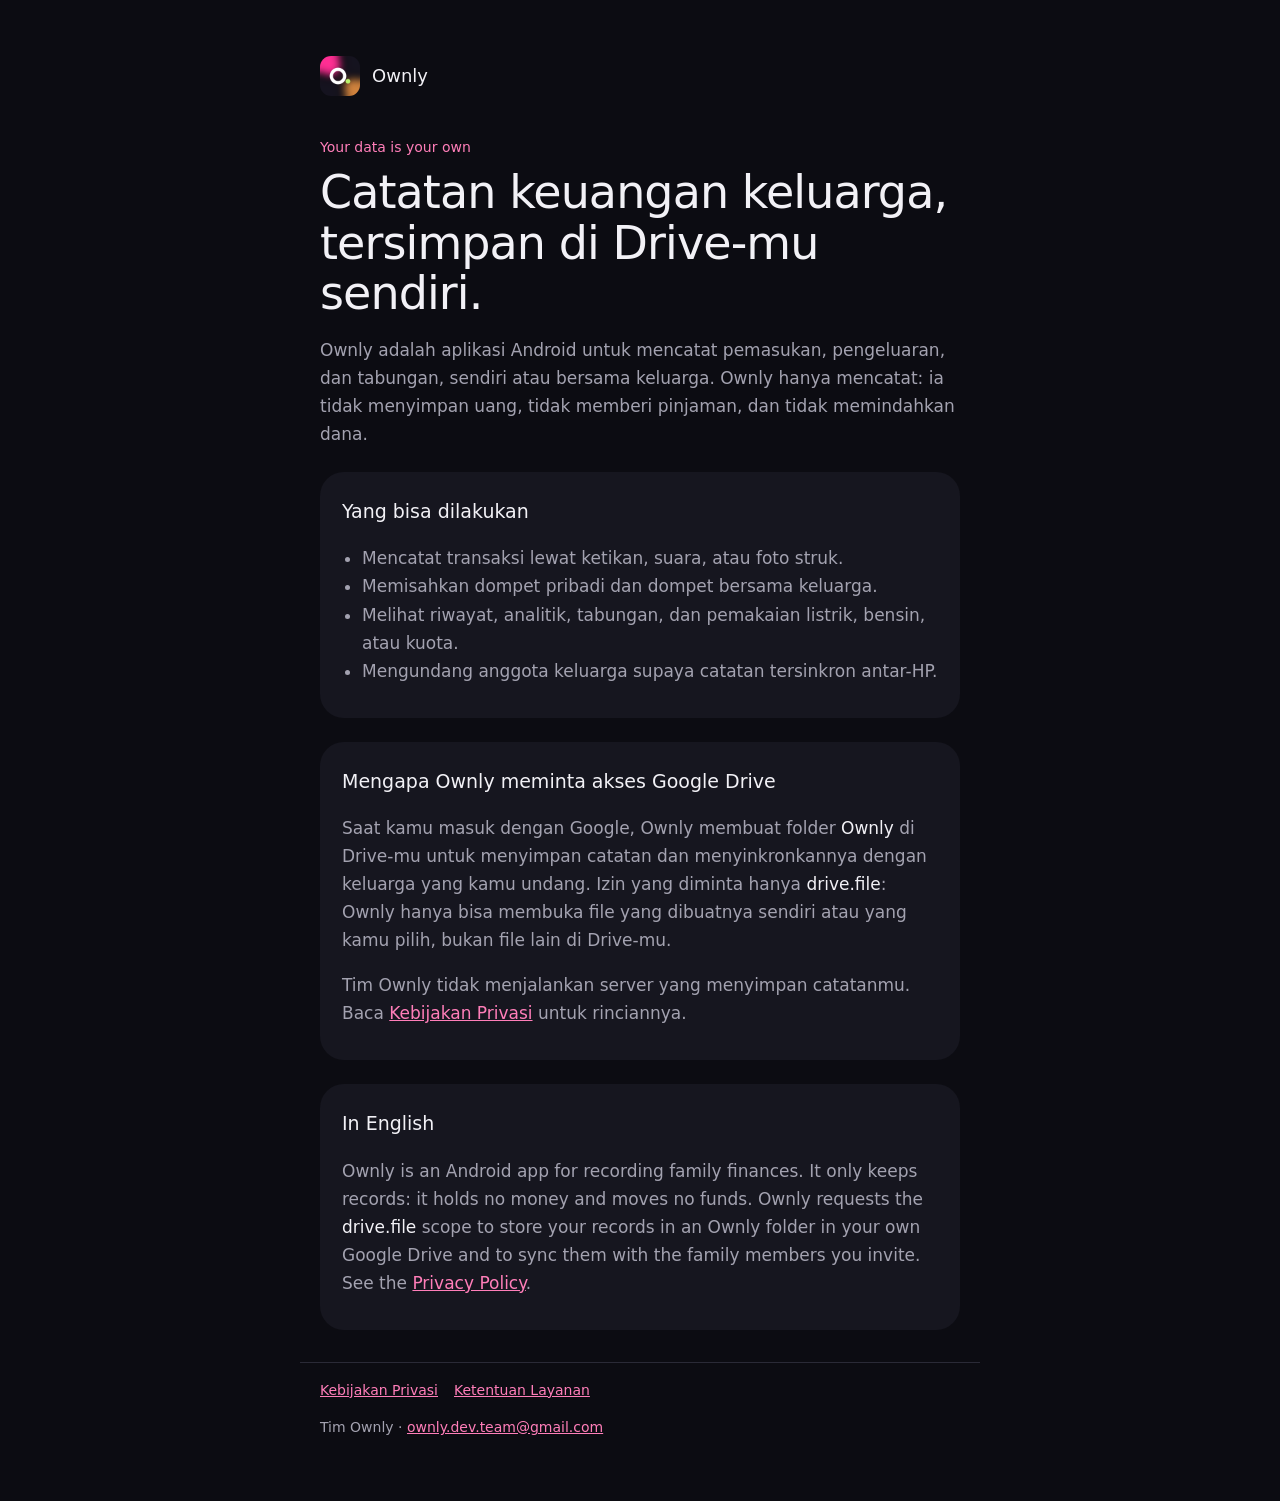
==== ownly/index.html @ ab2891a3 "Halaman publik Ownly: beranda, kebijakan privasi, ketentuan layanan Co-Authored-By: Claude Opus 5.5 " ====
<!doctype html>
<html lang="id">
<head>
<meta charset="utf-8">
<meta name="viewport" content="width=device-width, initial-scale=1">
<title>Ownly</title>
<meta name="description" content="Ownly adalah aplikasi Android untuk mencatat keuangan keluarga. Catatanmu tersimpan di Google Drive milikmu sendiri.">
<link rel="icon" href="logo.png">
<link rel="stylesheet" href="style.css">
</head>
<body>
<main>
  <a class="brand" href="./"><img src="logo.png" alt="">Ownly</a>
  <p class="kicker">Your data is your own</p>
  <h1>Catatan keuangan keluarga, tersimpan di Drive-mu sendiri.</h1>
  <p>Ownly adalah aplikasi Android untuk mencatat pemasukan, pengeluaran, dan tabungan, sendiri atau bersama keluarga. Ownly hanya mencatat: ia tidak menyimpan uang, tidak memberi pinjaman, dan tidak memindahkan dana.</p>

  <div class="card">
    <h2>Yang bisa dilakukan</h2>
    <ul>
      <li>Mencatat transaksi lewat ketikan, suara, atau foto struk.</li>
      <li>Memisahkan dompet pribadi dan dompet bersama keluarga.</li>
      <li>Melihat riwayat, analitik, tabungan, dan pemakaian listrik, bensin, atau kuota.</li>
      <li>Mengundang anggota keluarga supaya catatan tersinkron antar-HP.</li>
    </ul>
  </div>

  <div class="card">
    <h2>Mengapa Ownly meminta akses Google Drive</h2>
    <p>Saat kamu masuk dengan Google, Ownly membuat folder <strong>Ownly</strong> di Drive-mu untuk menyimpan catatan dan menyinkronkannya dengan keluarga yang kamu undang. Izin yang diminta hanya <strong>drive.file</strong>: Ownly hanya bisa membuka file yang dibuatnya sendiri atau yang kamu pilih, bukan file lain di Drive-mu.</p>
    <p>Tim Ownly tidak menjalankan server yang menyimpan catatanmu. Baca <a href="privacy/">Kebijakan Privasi</a> untuk rinciannya.</p>
  </div>

  <div class="card" lang="en">
    <h2>In English</h2>
    <p>Ownly is an Android app for recording family finances. It only keeps records: it holds no money and moves no funds. Ownly requests the <strong>drive.file</strong> scope to store your records in an Ownly folder in your own Google Drive and to sync them with the family members you invite. See the <a href="privacy/">Privacy Policy</a>.</p>
  </div>
</main>
<footer>
  <a href="privacy/">Kebijakan Privasi</a><a href="terms/">Ketentuan Layanan</a>
  <p>Tim Ownly · <a href="mailto:ownly.dev.team@gmail.com">ownly.dev.team@gmail.com</a></p>
</footer>
</body>
</html>
---- ownly/style.css ----
:root {
  --ground: #0C0C12;
  --card: #16161F;
  --text: #F2F1F6;
  --muted: #A3A2B0;
  --line: #2A2A36;
  --accent: #FF7EB9;
}
* { box-sizing: border-box; }
body { margin: 0; background: var(--ground); color: var(--text); font: 300 17px/1.65 'Inter Tight', system-ui, -apple-system, 'Segoe UI', Roboto, sans-serif; }
main, footer { max-width: 680px; margin: 0 auto; padding: 0 20px; }
main { padding-top: 56px; padding-bottom: 32px; }
.brand { display: flex; align-items: center; gap: 12px; color: var(--text); text-decoration: none; font-weight: 500; font-size: 18px; }
.brand img { width: 40px; height: 40px; border-radius: 11px; }
.kicker { color: var(--accent); font-size: 14px; font-weight: 500; margin: 40px 0 0; }
h1 { font-weight: 300; font-size: clamp(34px, 8vw, 46px); line-height: 1.1; letter-spacing: -0.02em; margin: 8px 0 16px; }
h2 { font-weight: 500; font-size: 19px; margin: 36px 0 8px; }
p, li { color: var(--muted); }
strong { color: var(--text); font-weight: 500; }
ul { padding-left: 20px; }
a { color: var(--accent); }
.card { background: var(--card); border-radius: 24px; padding: 8px 22px 16px; margin-top: 24px; }
.card h2 { margin-top: 16px; }
.updated { font-size: 14px; }
footer { padding-top: 16px; padding-bottom: 48px; border-top: 1px solid var(--line); font-size: 14px; color: var(--muted); }
footer a { margin-right: 16px; }
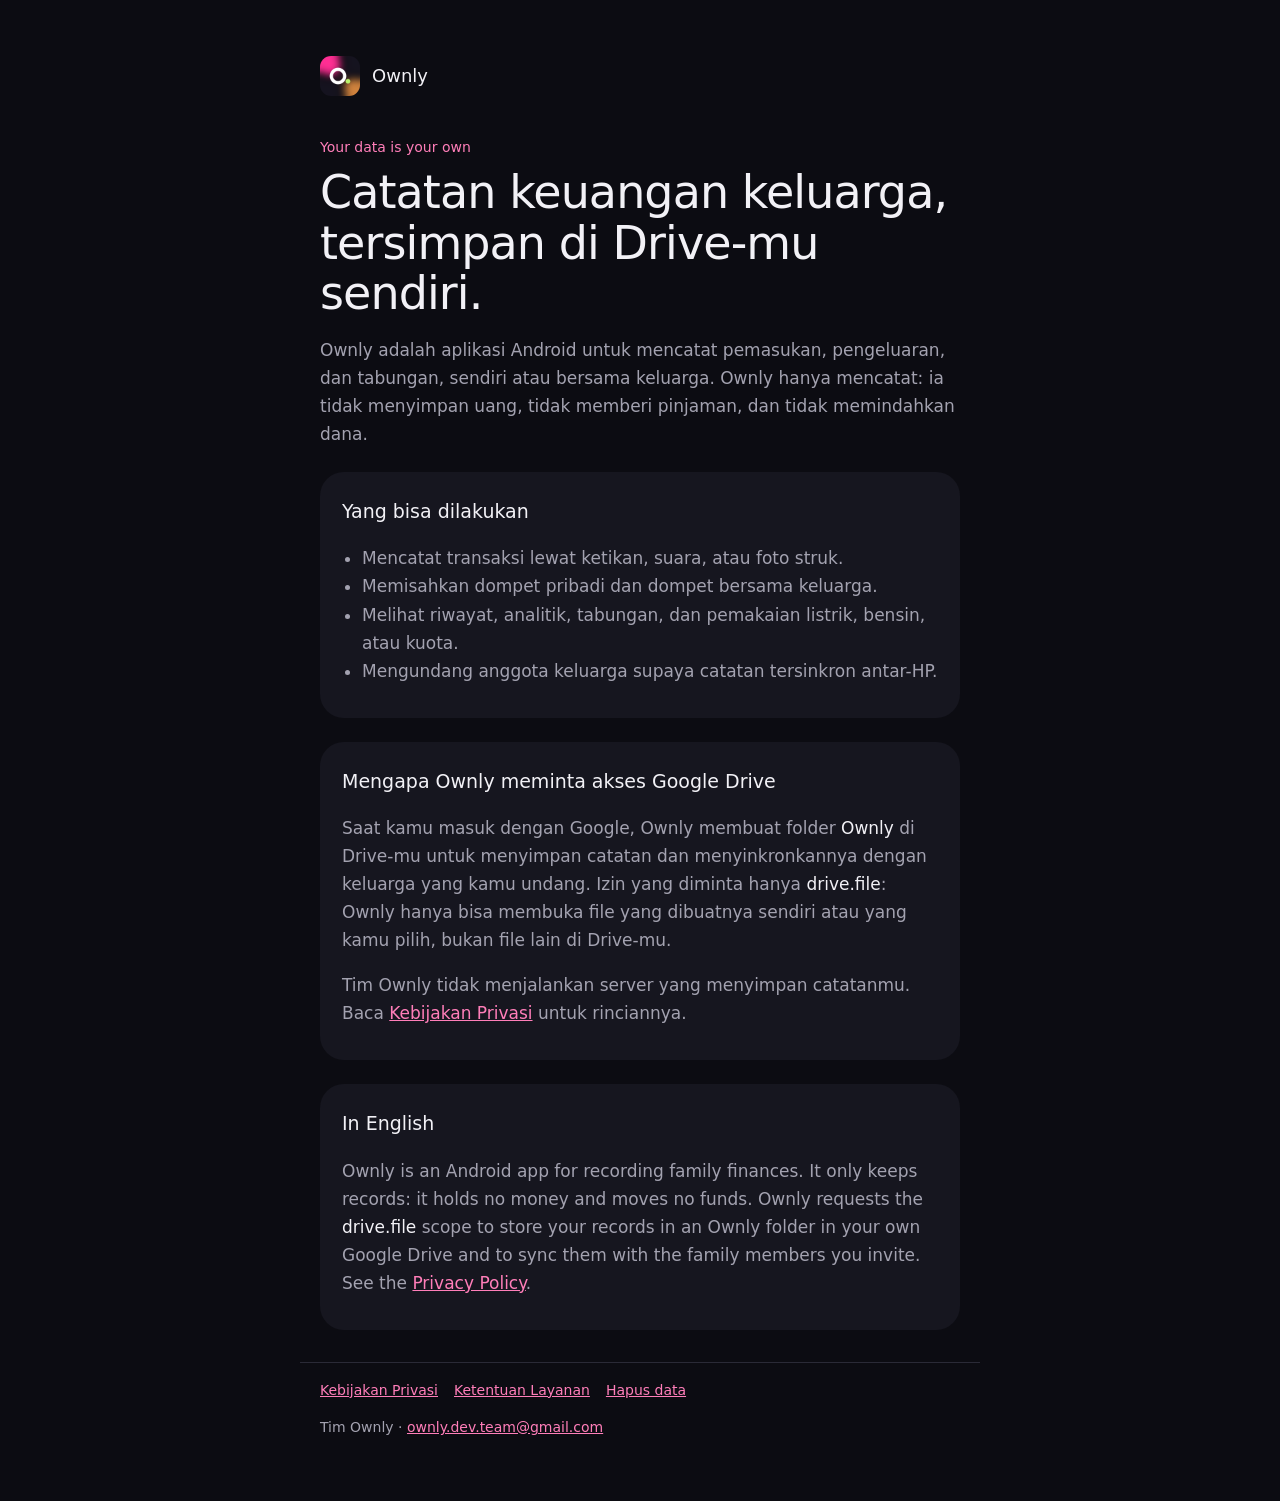
==== commit 0587fbd3: "Privasi diperbarui dan halaman Hapus data baru Kebijakan privasi kini memuat OCR cloud, usia 13-17 t" ====
--- a/ownly/index.html
+++ b/ownly/index.html
@@ -37,7 +37,7 @@
   </div>
 </main>
 <footer>
-  <a href="privacy/">Kebijakan Privasi</a><a href="terms/">Ketentuan Layanan</a>
+  <a href="privacy/">Kebijakan Privasi</a><a href="terms/">Ketentuan Layanan</a><a href="hapus-data/">Hapus data</a>
   <p>Tim Ownly · <a href="mailto:ownly.dev.team@gmail.com">ownly.dev.team@gmail.com</a></p>
 </footer>
 </body>
